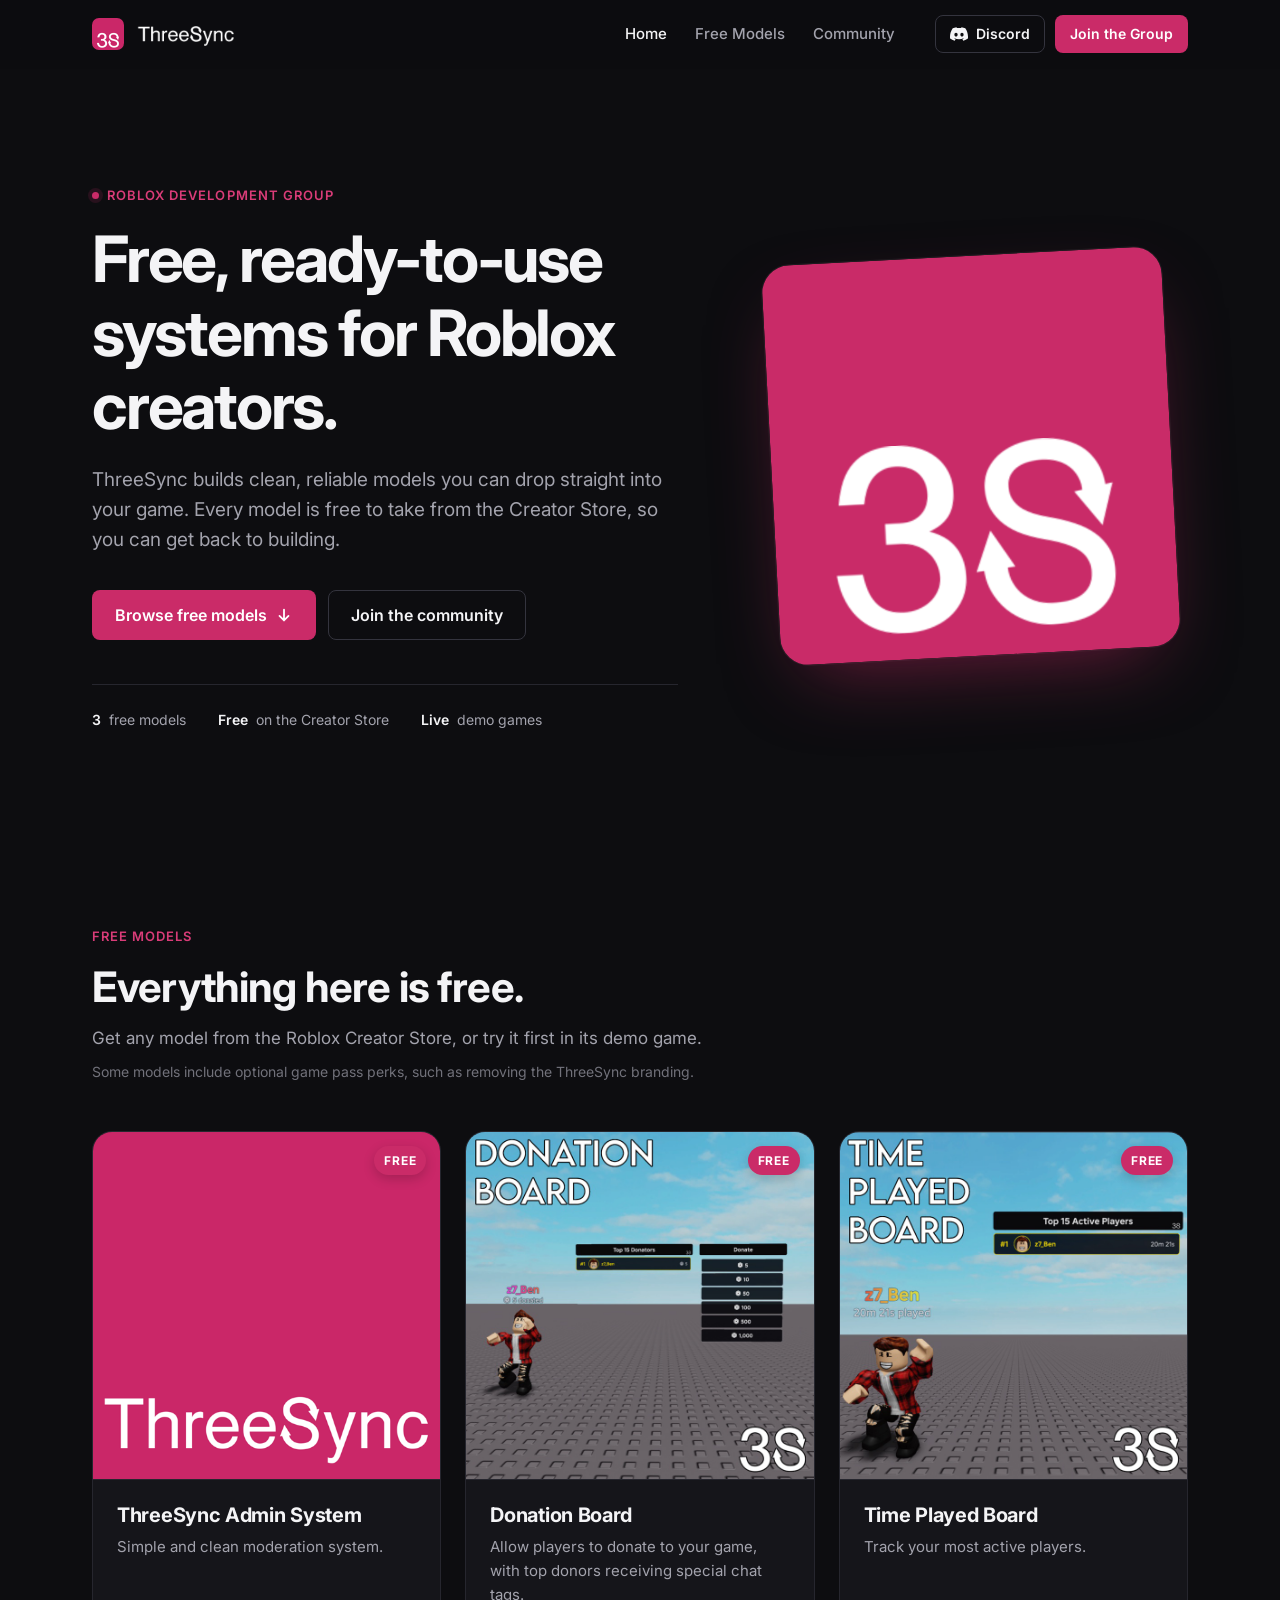
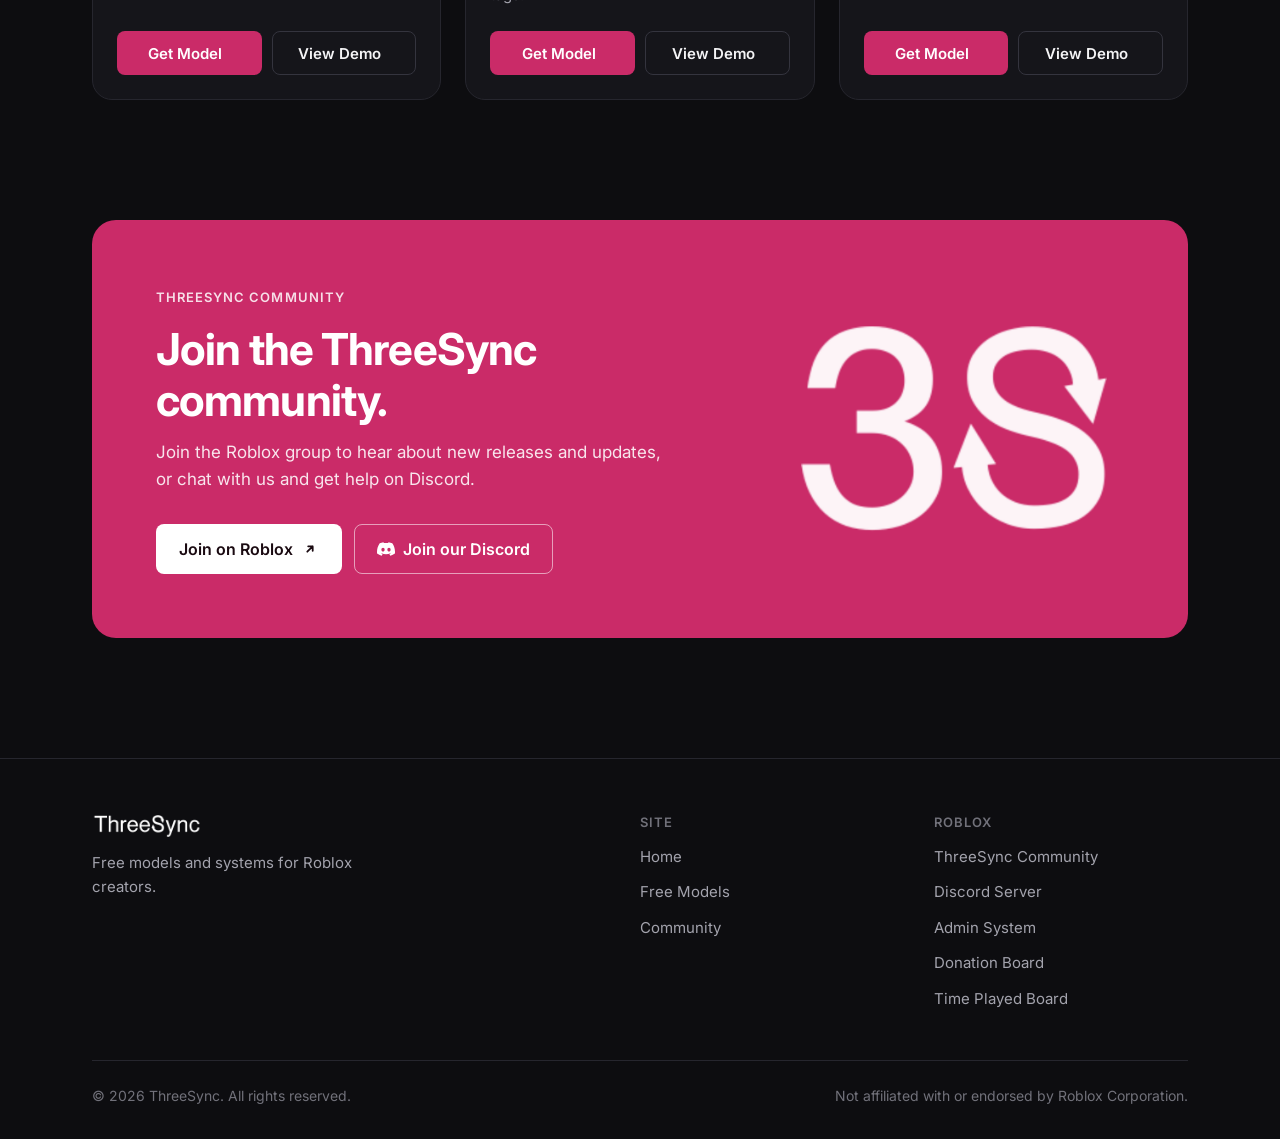
==== index.html @ 9230d573 "fix url" ====
<!doctype html>
<html lang="en">
<head>
  <meta charset="utf-8">
  <meta name="viewport" content="width=device-width, initial-scale=1">
  <title>ThreeSync</title>
  <meta name="description" content="ThreeSync is a Roblox development group building clean, free models and systems for creators. Get our admin system, donation board and time played board.">
  <meta name="theme-color" content="#0d0d10">

  <!-- Social previews (absolute URLs are required by most link scrapers) -->
  <meta property="og:type" content="website">
  <meta property="og:site_name" content="ThreeSync">
  <meta property="og:title" content="ThreeSync — Free Roblox Models &amp; Systems">
  <meta property="og:description" content="Clean, free Roblox models and systems from the ThreeSync development group.">
  <meta property="og:url" content="https://3sync.github.io/home/">
  <meta property="og:image" content="https://3sync.github.io/home/assets/brand/threesync-social-banner.png">
  <meta name="twitter:card" content="summary_large_image">

  <link rel="icon" type="image/png" href="assets/brand/favicon.png">
  <link rel="apple-touch-icon" href="assets/brand/apple-touch-icon.png">

  <link rel="preconnect" href="https://fonts.googleapis.com">
  <link rel="preconnect" href="https://fonts.gstatic.com" crossorigin>
  <link href="https://fonts.googleapis.com/css2?family=Inter:wght@400;500;600;700&display=swap" rel="stylesheet">
  <link rel="stylesheet" href="style.css">
  <script>document.documentElement.classList.add("js");</script>
</head>
<body>
  <a class="skip-link" href="#main">Skip to content</a>

  <header class="site-header" id="top">
    <nav class="nav container" aria-label="Main">
      <a class="brand" href="#top" aria-label="ThreeSync home">
        <img class="brand-icon" src="assets/brand/favicon.png" alt="" width="32" height="32">
        <img class="brand-wordmark" src="assets/brand/threesync-wordmark-white.png" alt="ThreeSync" width="110" height="22">
      </a>

      <button class="nav-toggle" type="button" aria-expanded="false" aria-controls="nav-menu" aria-label="Open menu">
        <span class="nav-toggle-bar"></span>
        <span class="nav-toggle-bar"></span>
      </button>

      <div class="nav-menu" id="nav-menu">
        <ul class="nav-links">
          <li><a href="#top">Home</a></li>
          <li><a href="#models">Free Models</a></li>
          <li><a href="#community">Community</a></li>
        </ul>
        <div class="nav-cta">
          <a class="btn btn-secondary btn-sm btn-discord" href="https://discord.gg/jBbWGXDCB" target="_blank" rel="noopener noreferrer">
            <svg class="btn-icon btn-icon--discord" viewBox="0 0 24 24" aria-hidden="true"><path fill="currentColor" d="M20.32 4.37a19.8 19.8 0 0 0-4.89-1.52.07.07 0 0 0-.08.04c-.21.38-.44.87-.6 1.25a18.3 18.3 0 0 0-5.5 0 12.6 12.6 0 0 0-.61-1.25.08.08 0 0 0-.08-.04 19.7 19.7 0 0 0-4.88 1.52.07.07 0 0 0-.04.03C.53 9.05-.32 13.58.1 18.06a.08.08 0 0 0 .03.05 19.9 19.9 0 0 0 5.99 3.03.08.08 0 0 0 .08-.03c.46-.63.87-1.3 1.23-2a.08.08 0 0 0-.04-.1 13.1 13.1 0 0 1-1.87-.9.08.08 0 0 1 0-.12l.37-.29a.07.07 0 0 1 .08-.01c3.93 1.79 8.18 1.79 12.07 0a.07.07 0 0 1 .08 0l.37.3a.08.08 0 0 1 0 .12c-.6.35-1.22.65-1.87.9a.08.08 0 0 0-.04.1c.36.7.77 1.37 1.22 2a.08.08 0 0 0 .08.03 19.8 19.8 0 0 0 6-3.03.08.08 0 0 0 .03-.05c.5-5.18-.84-9.67-3.55-13.66a.06.06 0 0 0-.03-.03ZM8.02 15.33c-1.18 0-2.16-1.08-2.16-2.42 0-1.33.96-2.42 2.16-2.42 1.21 0 2.18 1.1 2.16 2.42 0 1.34-.96 2.42-2.16 2.42Zm7.97 0c-1.18 0-2.15-1.08-2.15-2.42 0-1.33.95-2.42 2.15-2.42 1.21 0 2.18 1.1 2.16 2.42 0 1.34-.95 2.42-2.16 2.42Z"/></svg>
            <span class="nav-discord-label">Discord</span>
            <span class="visually-hidden">(opens in a new tab)</span>
          </a>
          <a class="btn btn-primary btn-sm" href="https://www.roblox.com/communities/83523333/ThreeSync#!/about" target="_blank" rel="noopener noreferrer">
            Join the Group
            <span class="visually-hidden">(opens in a new tab)</span>
          </a>
        </div>
      </div>
    </nav>
  </header>

  <main id="main">
    <!-- Hero -->
    <section class="hero container" aria-labelledby="hero-title">
      <div class="hero-copy">
        <p class="eyebrow"><span class="dot" aria-hidden="true"></span>Roblox development group</p>
        <h1 id="hero-title">Free, ready-to-use systems for Roblox creators.</h1>
        <p class="lead">
          ThreeSync builds clean, reliable models you can drop straight into your game.
          Every model is free to take from the Creator Store, so you can get back to building.
        </p>
        <div class="hero-actions">
          <a class="btn btn-primary btn-lg" href="#models">
            Browse free models
            <svg class="btn-icon" viewBox="0 0 20 20" aria-hidden="true"><path d="M10 4v12m0 0-5-5m5 5 5-5" fill="none" stroke="currentColor" stroke-width="2" stroke-linecap="round" stroke-linejoin="round"/></svg>
          </a>
          <a class="btn btn-ghost btn-lg" href="https://www.roblox.com/communities/83523333/ThreeSync#!/about" target="_blank" rel="noopener noreferrer">
            Join the community
            <span class="visually-hidden">(opens in a new tab)</span>
          </a>
        </div>
        <ul class="hero-facts" aria-label="At a glance">
          <li><strong>3</strong> free models</li>
          <li><strong>Free</strong> on the Creator Store</li>
          <li><strong>Live</strong> demo games</li>
        </ul>
      </div>

      <div class="hero-art" aria-hidden="true">
        <div class="hero-tile">
          <img src="assets/brand/threesync-icon.png" alt="" width="1024" height="1024">
        </div>
      </div>
    </section>

    <!-- Free models -->
    <section class="section" id="models" aria-labelledby="models-title">
      <div class="container">
        <header class="section-head reveal">
          <p class="eyebrow">Free Models</p>
          <h2 id="models-title">Everything here is free.</h2>
          <p class="section-sub">Get any model from the Roblox Creator Store, or try it first in its demo game.</p>
          <p class="section-note">Some models include optional game pass perks, such as removing the ThreeSync branding.</p>
        </header>

        <ul class="product-grid">
          <li class="product-card reveal">
            <div class="product-media">
              <img src="assets/products/admin-system.png" alt="ThreeSync Admin System cover image" width="512" height="512" loading="lazy">
            </div>
            <span class="badge-free">Free</span>
            <div class="product-body">
              <h3 class="product-title">ThreeSync Admin System</h3>
              <p class="product-desc">Simple and clean moderation system.</p>
              <div class="product-actions">
                <a class="btn btn-primary" href="https://create.roblox.com/store/asset/73814079384926/ThreeSync-Admin-Loader" target="_blank" rel="noopener noreferrer">
                  Get Model<span class="visually-hidden">: ThreeSync Admin System on the Roblox Creator Store (opens in a new tab)</span>
                </a>
                <a class="btn btn-secondary" href="https://www.roblox.com/games/102403847798419/" target="_blank" rel="noopener noreferrer">
                  View Demo<span class="visually-hidden">: ThreeSync Admin System demo game (opens in a new tab)</span>
                </a>
              </div>
            </div>
          </li>

          <li class="product-card reveal">
            <div class="product-media">
              <img src="assets/products/donation-board.jpg" alt="Donation Board cover image" width="768" height="768" loading="lazy">
            </div>
            <span class="badge-free">Free</span>
            <div class="product-body">
              <h3 class="product-title">Donation Board</h3>
              <p class="product-desc">Allow players to donate to your game, with top donors receiving special chat tags.</p>
              <div class="product-actions">
                <a class="btn btn-primary" href="https://create.roblox.com/store/asset/106541054539845/Donation-Board" target="_blank" rel="noopener noreferrer">
                  Get Model<span class="visually-hidden">: Donation Board on the Roblox Creator Store (opens in a new tab)</span>
                </a>
                <a class="btn btn-secondary" href="https://www.roblox.com/games/105436028786303/" target="_blank" rel="noopener noreferrer">
                  View Demo<span class="visually-hidden">: Donation Board demo game (opens in a new tab)</span>
                </a>
              </div>
            </div>
          </li>

          <li class="product-card reveal">
            <div class="product-media">
              <img src="assets/products/time-played-board.jpg" alt="Time Played Board cover image" width="768" height="768" loading="lazy">
            </div>
            <span class="badge-free">Free</span>
            <div class="product-body">
              <h3 class="product-title">Time Played Board</h3>
              <p class="product-desc">Track your most active players.</p>
              <div class="product-actions">
                <a class="btn btn-primary" href="https://create.roblox.com/store/asset/124940578297384/Time-Played-Board" target="_blank" rel="noopener noreferrer">
                  Get Model<span class="visually-hidden">: Time Played Board on the Roblox Creator Store (opens in a new tab)</span>
                </a>
                <a class="btn btn-secondary" href="https://www.roblox.com/games/100689144394629/Time-Played-Board" target="_blank" rel="noopener noreferrer">
                  View Demo<span class="visually-hidden">: Time Played Board demo game (opens in a new tab)</span>
                </a>
              </div>
            </div>
          </li>
        </ul>
      </div>
    </section>

    <!-- Community -->
    <section class="section section--tight" id="community" aria-labelledby="community-title">
      <div class="container">
        <div class="community reveal">
          <div class="community-copy">
            <p class="eyebrow eyebrow--light">ThreeSync Community</p>
            <h2 id="community-title">Join the ThreeSync community.</h2>
            <p>Join the Roblox group to hear about new releases and updates, or chat with us and get help on Discord.</p>
            <div class="community-actions">
            <a class="btn btn-light btn-lg" href="https://www.roblox.com/communities/83523333/ThreeSync#!/about" target="_blank" rel="noopener noreferrer">
              Join on Roblox
              <svg class="btn-icon" viewBox="0 0 20 20" aria-hidden="true"><path d="M7 13 13 7m0 0H8m5 0v5" fill="none" stroke="currentColor" stroke-width="2" stroke-linecap="round" stroke-linejoin="round"/></svg>
              <span class="visually-hidden">(opens in a new tab)</span>
            </a>
            <a class="btn btn-outline-light btn-lg" href="https://discord.gg/jBbWGXDCB" target="_blank" rel="noopener noreferrer">
              <svg class="btn-icon btn-icon--discord" viewBox="0 0 24 24" aria-hidden="true"><path fill="currentColor" d="M20.32 4.37a19.8 19.8 0 0 0-4.89-1.52.07.07 0 0 0-.08.04c-.21.38-.44.87-.6 1.25a18.3 18.3 0 0 0-5.5 0 12.6 12.6 0 0 0-.61-1.25.08.08 0 0 0-.08-.04 19.7 19.7 0 0 0-4.88 1.52.07.07 0 0 0-.04.03C.53 9.05-.32 13.58.1 18.06a.08.08 0 0 0 .03.05 19.9 19.9 0 0 0 5.99 3.03.08.08 0 0 0 .08-.03c.46-.63.87-1.3 1.23-2a.08.08 0 0 0-.04-.1 13.1 13.1 0 0 1-1.87-.9.08.08 0 0 1 0-.12l.37-.29a.07.07 0 0 1 .08-.01c3.93 1.79 8.18 1.79 12.07 0a.07.07 0 0 1 .08 0l.37.3a.08.08 0 0 1 0 .12c-.6.35-1.22.65-1.87.9a.08.08 0 0 0-.04.1c.36.7.77 1.37 1.22 2a.08.08 0 0 0 .08.03 19.8 19.8 0 0 0 6-3.03.08.08 0 0 0 .03-.05c.5-5.18-.84-9.67-3.55-13.66a.06.06 0 0 0-.03-.03ZM8.02 15.33c-1.18 0-2.16-1.08-2.16-2.42 0-1.33.96-2.42 2.16-2.42 1.21 0 2.18 1.1 2.16 2.42 0 1.34-.96 2.42-2.16 2.42Zm7.97 0c-1.18 0-2.15-1.08-2.15-2.42 0-1.33.95-2.42 2.15-2.42 1.21 0 2.18 1.1 2.16 2.42 0 1.34-.95 2.42-2.16 2.42Z"/></svg>
              Join our Discord
              <span class="visually-hidden">(opens in a new tab)</span>
            </a>
            </div>
          </div>
          <img class="community-mark" src="assets/brand/threesync-mark-white.png" alt="" width="800" height="500" loading="lazy">
        </div>
      </div>
    </section>
  </main>

  <footer class="site-footer">
    <div class="container footer-inner">
      <div class="footer-brand">
        <img src="assets/brand/threesync-wordmark-white.png" alt="ThreeSync" width="120" height="24" loading="lazy">
        <p>Free models and systems for Roblox creators.</p>
      </div>

      <nav class="footer-nav" aria-label="Footer">
        <h2 class="footer-heading">Site</h2>
        <ul>
          <li><a href="#top">Home</a></li>
          <li><a href="#models">Free Models</a></li>
          <li><a href="#community">Community</a></li>
        </ul>
      </nav>

      <nav class="footer-nav" aria-label="Roblox links">
        <h2 class="footer-heading">Roblox</h2>
        <ul>
          <li><a href="https://www.roblox.com/communities/83523333/" target="_blank" rel="noopener noreferrer">ThreeSync Community<span class="visually-hidden"> (opens in a new tab)</span></a></li>
          <li><a href="https://discord.gg/jBbWGXDCB" target="_blank" rel="noopener noreferrer">Discord Server<span class="visually-hidden"> (opens in a new tab)</span></a></li>
          <li><a href="https://create.roblox.com/store/asset/73814079384926/ThreeSync-Admin-Loader" target="_blank" rel="noopener noreferrer">Admin System<span class="visually-hidden"> (opens in a new tab)</span></a></li>
          <li><a href="https://create.roblox.com/store/asset/106541054539845/Donation-Board" target="_blank" rel="noopener noreferrer">Donation Board<span class="visually-hidden"> (opens in a new tab)</span></a></li>
          <li><a href="https://create.roblox.com/store/asset/124940578297384/Time-Played-Board" target="_blank" rel="noopener noreferrer">Time Played Board<span class="visually-hidden"> (opens in a new tab)</span></a></li>
        </ul>
      </nav>
    </div>

    <div class="container">
      <div class="footer-legal">
        <p>&copy; <span id="year">2026</span> ThreeSync. All rights reserved.</p>
        <p>Not affiliated with or endorsed by Roblox Corporation.</p>
      </div>
    </div>
  </footer>

  <script src="script.js" defer></script>
</body>
</html>
---- style.css ----
/* ==========================================================================
   ThreeSync — site styles
   ========================================================================== */

:root {
  --brand: #ca2b68;
  --brand-hover: #d93c78;
  --brand-soft: rgba(202, 43, 104, 0.14);

  --bg: #0d0d10;
  --surface: #15151a;
  --surface-2: #1c1c22;
  --border: #26262e;
  --border-strong: #34343e;

  --text: #f4f4f6;
  --text-muted: #a3a3ad;
  --text-faint: #71717a;

  --radius-sm: 8px;
  --radius: 12px;
  --radius-lg: 20px;

  --container: 1160px;
  --gutter: clamp(16px, 4vw, 32px);
  --header-h: 68px;

  --ease: cubic-bezier(0.2, 0.7, 0.2, 1);
  --font: "Inter", system-ui, -apple-system, "Segoe UI", Roboto, Helvetica, Arial, sans-serif;
}

/* ---------- Base ---------- */

*,
*::before,
*::after { box-sizing: border-box; }

html {
  scroll-behavior: smooth;
  scroll-padding-top: calc(var(--header-h) + 16px);
  -webkit-text-size-adjust: 100%;
}

body {
  margin: 0;
  background: var(--bg);
  color: var(--text);
  font-family: var(--font);
  font-size: 16px;
  line-height: 1.6;
  -webkit-font-smoothing: antialiased;
  -moz-osx-font-smoothing: grayscale;
  overflow-x: hidden;
}

img { display: block; max-width: 100%; height: auto; }

a { color: inherit; text-decoration: none; }

h1, h2, h3 { margin: 0; line-height: 1.15; letter-spacing: -0.02em; font-weight: 700; }

p { margin: 0; }

ul { margin: 0; padding: 0; list-style: none; }

:focus-visible {
  outline: 2px solid var(--brand-hover);
  outline-offset: 3px;
  border-radius: 6px;
}

.container {
  width: 100%;
  max-width: var(--container);
  margin-inline: auto;
  padding-inline: var(--gutter);
}

.visually-hidden {
  position: absolute !important;
  width: 1px; height: 1px;
  padding: 0; margin: -1px;
  overflow: hidden;
  clip: rect(0 0 0 0);
  white-space: nowrap;
  border: 0;
}

.skip-link {
  position: absolute;
  left: 16px; top: -100px;
  z-index: 100;
  padding: 10px 16px;
  background: var(--brand);
  color: #fff;
  border-radius: var(--radius-sm);
  font-weight: 600;
}
.skip-link:focus { top: 12px; }

/* ---------- Buttons ---------- */

.btn {
  display: inline-flex;
  align-items: center;
  justify-content: center;
  gap: 8px;
  min-height: 44px;
  padding: 0 18px;
  border: 1px solid transparent;
  border-radius: var(--radius-sm);
  font: inherit;
  font-size: 15px;
  font-weight: 600;
  line-height: 1;
  white-space: nowrap;
  cursor: pointer;
  transition: background-color 0.2s var(--ease), border-color 0.2s var(--ease),
              color 0.2s var(--ease), transform 0.2s var(--ease);
}
.btn:active { transform: translateY(1px); }

.btn-sm { min-height: 38px; padding: 0 14px; font-size: 14px; }
.btn-lg { min-height: 50px; padding: 0 22px; font-size: 16px; }

.btn-primary { background: var(--brand); color: #fff; }
.btn-primary:hover { background: var(--brand-hover); }

.btn-secondary { background: transparent; color: var(--text); border-color: var(--border-strong); }
.btn-secondary:hover { border-color: var(--text-faint); background: var(--surface-2); }

.btn-ghost { background: transparent; color: var(--text); border-color: var(--border-strong); }
.btn-ghost:hover { background: var(--surface); border-color: var(--text-faint); }

.btn-light { background: #fff; color: #1a0a11; }
.btn-light:hover { background: #f6e9ef; }

.btn-outline-light { background: transparent; color: #fff; border-color: rgba(255, 255, 255, 0.55); }
.btn-outline-light:hover { background: rgba(255, 255, 255, 0.12); border-color: #fff; }

.btn-icon { width: 18px; height: 18px; flex: none; transition: transform 0.2s var(--ease); }
.btn:hover .btn-icon { transform: translateY(2px); }
.btn-light:hover .btn-icon { transform: translate(2px, -2px); }
.btn:hover .btn-icon--discord { transform: none; }

/* ---------- Header / navigation ---------- */

.site-header {
  position: sticky;
  top: 0;
  z-index: 50;
  background: rgba(13, 13, 16, 0.78);
  -webkit-backdrop-filter: saturate(140%) blur(12px);
  backdrop-filter: saturate(140%) blur(12px);
  border-bottom: 1px solid transparent;
  transition: border-color 0.2s var(--ease);
}
.site-header.is-scrolled { border-bottom-color: var(--border); }

.nav {
  display: flex;
  align-items: center;
  justify-content: space-between;
  height: var(--header-h);
}

.brand { display: inline-flex; align-items: center; gap: 12px; }
.brand-icon { width: 32px; height: 32px; border-radius: 7px; }
/* The wordmark image includes the "y" descender below the baseline, so its
   capitals sit ~10% above the image's centre. Nudge it down so the capitals
   line up optically with the icon. */
.brand-wordmark { width: auto; height: 20px; transform: translateY(10%); }

.nav-menu { display: flex; align-items: center; gap: 28px; }
.nav-cta { display: flex; align-items: center; gap: 10px; }
.btn-discord .btn-icon { width: 18px; height: 18px; }
.nav-links { display: flex; gap: 4px; }
.nav-links a {
  display: block;
  padding: 8px 12px;
  border-radius: var(--radius-sm);
  color: var(--text-muted);
  font-size: 15px;
  font-weight: 500;
  transition: color 0.2s var(--ease), background-color 0.2s var(--ease);
}
.nav-links a:hover { color: var(--text); background: var(--surface); }
.nav-links a[aria-current="true"] { color: var(--text); }

.nav-toggle {
  display: none;
  position: relative;
  width: 44px; height: 44px;
  margin-right: -10px;
  background: none;
  border: 0;
  border-radius: var(--radius-sm);
  color: var(--text);
  cursor: pointer;
}
.nav-toggle-bar {
  position: absolute;
  left: 12px; right: 12px;
  height: 2px;
  background: currentColor;
  border-radius: 2px;
  transition: transform 0.25s var(--ease);
}
.nav-toggle-bar:first-child { top: 17px; }
.nav-toggle-bar:last-child  { top: 25px; }
.nav-toggle[aria-expanded="true"] .nav-toggle-bar:first-child { transform: translateY(4px) rotate(45deg); }
.nav-toggle[aria-expanded="true"] .nav-toggle-bar:last-child  { transform: translateY(-4px) rotate(-45deg); }

/* ---------- Shared section bits ---------- */

.eyebrow {
  display: inline-flex;
  align-items: center;
  gap: 8px;
  margin-bottom: 16px;
  color: var(--brand-hover);
  font-size: 13px;
  font-weight: 600;
  letter-spacing: 0.08em;
  text-transform: uppercase;
}
.eyebrow--light { color: rgba(255, 255, 255, 0.85); }

.dot {
  width: 7px; height: 7px;
  border-radius: 50%;
  background: var(--brand);
  box-shadow: 0 0 0 4px var(--brand-soft);
}

.section { padding-block: clamp(72px, 10vw, 120px); }
.section--tight { padding-top: 0; }

.section-head { max-width: 620px; margin-bottom: 48px; }
.section-head h2 { font-size: clamp(30px, 4vw, 42px); }
.section-sub { margin-top: 14px; color: var(--text-muted); font-size: 17px; }
.section-note { margin-top: 8px; color: var(--text-faint); font-size: 14px; }

/* ---------- Hero ---------- */

.hero {
  display: grid;
  grid-template-columns: minmax(0, 1.15fr) minmax(0, 0.85fr);
  align-items: center;
  gap: clamp(40px, 6vw, 80px);
  padding-block: clamp(56px, 9vw, 112px) clamp(48px, 6vw, 72px);
}

.hero h1 {
  max-width: 14ch;
  font-size: clamp(40px, 6vw, 64px);
  letter-spacing: -0.035em;
}

.lead {
  max-width: 52ch;
  margin-top: 22px;
  color: var(--text-muted);
  font-size: clamp(17px, 1.6vw, 19px);
}

.hero-actions { display: flex; flex-wrap: wrap; gap: 12px; margin-top: 34px; }

.hero-facts {
  display: flex;
  flex-wrap: wrap;
  gap: 10px 32px;
  margin-top: 44px;
  padding-top: 24px;
  border-top: 1px solid var(--border);
  color: var(--text-muted);
  font-size: 14px;
}
.hero-facts strong { color: var(--text); font-weight: 600; margin-right: 4px; }

.hero-art { display: flex; justify-content: center; }

.hero-tile {
  position: relative;
  width: min(100%, 400px);
  aspect-ratio: 1;
  border-radius: 28px;
  overflow: hidden;
  box-shadow: 0 30px 80px -30px rgba(202, 43, 104, 0.55), 0 0 0 1px rgba(255, 255, 255, 0.06);
  transform: rotate(-3deg);
  transition: transform 0.6s var(--ease);
}
.hero-tile:hover { transform: rotate(0deg) scale(1.01); }
.hero-tile img { width: 100%; height: 100%; object-fit: cover; }

/* ---------- Product cards ---------- */

.product-grid {
  display: grid;
  grid-template-columns: repeat(3, minmax(0, 1fr));
  gap: 24px;
}

.product-card {
  position: relative;
  display: flex;
  flex-direction: column;
  background: var(--surface);
  border: 1px solid var(--border);
  border-radius: var(--radius-lg);
  overflow: hidden;
  transition: border-color 0.25s var(--ease), transform 0.25s var(--ease), box-shadow 0.25s var(--ease);
}
.product-card:hover {
  border-color: var(--border-strong);
  transform: translateY(-4px);
  box-shadow: 0 20px 40px -24px rgba(0, 0, 0, 0.8);
}

.product-media {
  position: relative;
  aspect-ratio: 1;
  background: #fff;
  overflow: hidden;
}
.product-media img {
  width: 100%; height: 100%;
  object-fit: cover;
  transition: transform 0.5s var(--ease);
}
.product-card:hover .product-media > img { transform: scale(1.03); }

.badge-free {
  position: absolute;
  top: 14px; right: 14px;
  padding: 5px 10px;
  border-radius: 999px;
  background: var(--brand);
  color: #fff;
  font-size: 12px;
  font-weight: 700;
  letter-spacing: 0.06em;
  text-transform: uppercase;
  box-shadow: 0 4px 12px rgba(0, 0, 0, 0.18);
}

.product-body {
  display: flex;
  flex-direction: column;
  flex: 1;
  padding: 24px;
  border-top: 1px solid var(--border);
}
.product-title { font-size: 20px; letter-spacing: -0.015em; }
.product-desc { margin-top: 8px; color: var(--text-muted); font-size: 15px; }

.product-actions {
  display: grid;
  grid-template-columns: 1fr 1fr;
  gap: 10px;
  margin-top: auto;
  padding-top: 24px;
}

/* ---------- Community CTA ---------- */

.community {
  position: relative;
  display: grid;
  grid-template-columns: minmax(0, 1fr) auto;
  align-items: center;
  gap: 40px;
  padding: clamp(36px, 6vw, 64px);
  background: var(--brand);
  border-radius: 24px;
  overflow: hidden;
}
.community-copy { position: relative; z-index: 1; max-width: 520px; }
.community h2 { font-size: clamp(30px, 4vw, 44px); color: #fff; }
.community-actions { display: flex; flex-wrap: wrap; gap: 12px; }
.community p:not(.eyebrow) { margin: 14px 0 30px; color: rgba(255, 255, 255, 0.88); font-size: 17px; }
.community-mark { width: clamp(220px, 28vw, 340px); opacity: 0.95; }

/* ---------- Footer ---------- */

.site-footer { border-top: 1px solid var(--border); padding-top: 56px; }

.footer-inner {
  display: grid;
  grid-template-columns: 2fr 1fr 1fr;
  gap: 40px;
  padding-bottom: 48px;
}
.footer-brand img { height: 22px; width: auto; }
.footer-brand p { margin-top: 14px; max-width: 34ch; color: var(--text-muted); font-size: 15px; }

.footer-heading {
  margin-bottom: 14px;
  color: var(--text-faint);
  font-size: 13px;
  font-weight: 600;
  letter-spacing: 0.08em;
  text-transform: uppercase;
}
.footer-nav li + li { margin-top: 10px; }
.footer-nav a { color: var(--text-muted); font-size: 15px; transition: color 0.2s var(--ease); }
.footer-nav a:hover { color: var(--text); }

.footer-legal {
  display: flex;
  flex-wrap: wrap;
  justify-content: space-between;
  gap: 8px 24px;
  padding-block: 24px 32px;
  border-top: 1px solid var(--border);
  color: var(--text-faint);
  font-size: 14px;
}

/* ---------- Scroll reveal (enabled by script.js) ---------- */

.js .reveal {
  opacity: 0;
  transform: translateY(16px);
  transition: opacity 0.6s var(--ease), transform 0.6s var(--ease);
}
.js .reveal.is-visible { opacity: 1; transform: none; }
.js .product-card.reveal {
  transition: opacity 0.6s var(--ease), transform 0.6s var(--ease),
              border-color 0.25s var(--ease), box-shadow 0.25s var(--ease);
}
.js .product-card.reveal.is-visible:hover { transform: translateY(-4px); }

/* ---------- Responsive ---------- */

@media (max-width: 960px) {
  .product-grid { grid-template-columns: repeat(2, minmax(0, 1fr)); }
  .hero-tile { width: min(100%, 320px); }
}

@media (max-width: 780px) {
  .nav-toggle { display: block; }

  .nav-menu {
    position: absolute;
    top: var(--header-h);
    left: 0; right: 0;
    flex-direction: column;
    align-items: stretch;
    gap: 16px;
    padding: 12px var(--gutter) 24px;
    background: var(--bg);
    border-bottom: 1px solid var(--border);
    opacity: 0;
    visibility: hidden;
    transform: translateY(-8px);
    transition: opacity 0.2s var(--ease), transform 0.2s var(--ease), visibility 0.2s;
  }
  .nav-menu.is-open { opacity: 1; visibility: visible; transform: none; }
  .site-header:has(.nav-menu.is-open) { border-bottom-color: var(--border); }

  .nav-links { flex-direction: column; }
  .nav-links a { padding: 12px; font-size: 16px; }
  .nav-cta { flex-direction: column; align-items: stretch; }
  .nav-menu .btn { min-height: 46px; }

  .hero { grid-template-columns: 1fr; }
  .hero-art { order: -1; justify-content: flex-start; }
  .hero-tile { width: 112px; border-radius: 20px; transform: none; }

  .community { grid-template-columns: 1fr; }
  .community-mark {
    position: absolute;
    right: -40px; bottom: -30px;
    width: 220px;
    opacity: 0.14;
  }

  .footer-inner { grid-template-columns: 1fr 1fr; }
  .footer-brand { grid-column: 1 / -1; }
}

@media (max-width: 600px) {
  .product-grid { grid-template-columns: 1fr; }
  .hero-actions .btn { flex: 1 1 100%; }
  .hero-facts { gap: 10px 20px; margin-top: 36px; }
  .community-actions .btn { flex: 1 1 100%; }
  .footer-legal { flex-direction: column; }
}

@media (prefers-reduced-motion: reduce) {
  html { scroll-behavior: auto; }
  *, *::before, *::after {
    transition-duration: 0.01ms !important;
    animation-duration: 0.01ms !important;
  }
  .js .reveal { opacity: 1; transform: none; }
}
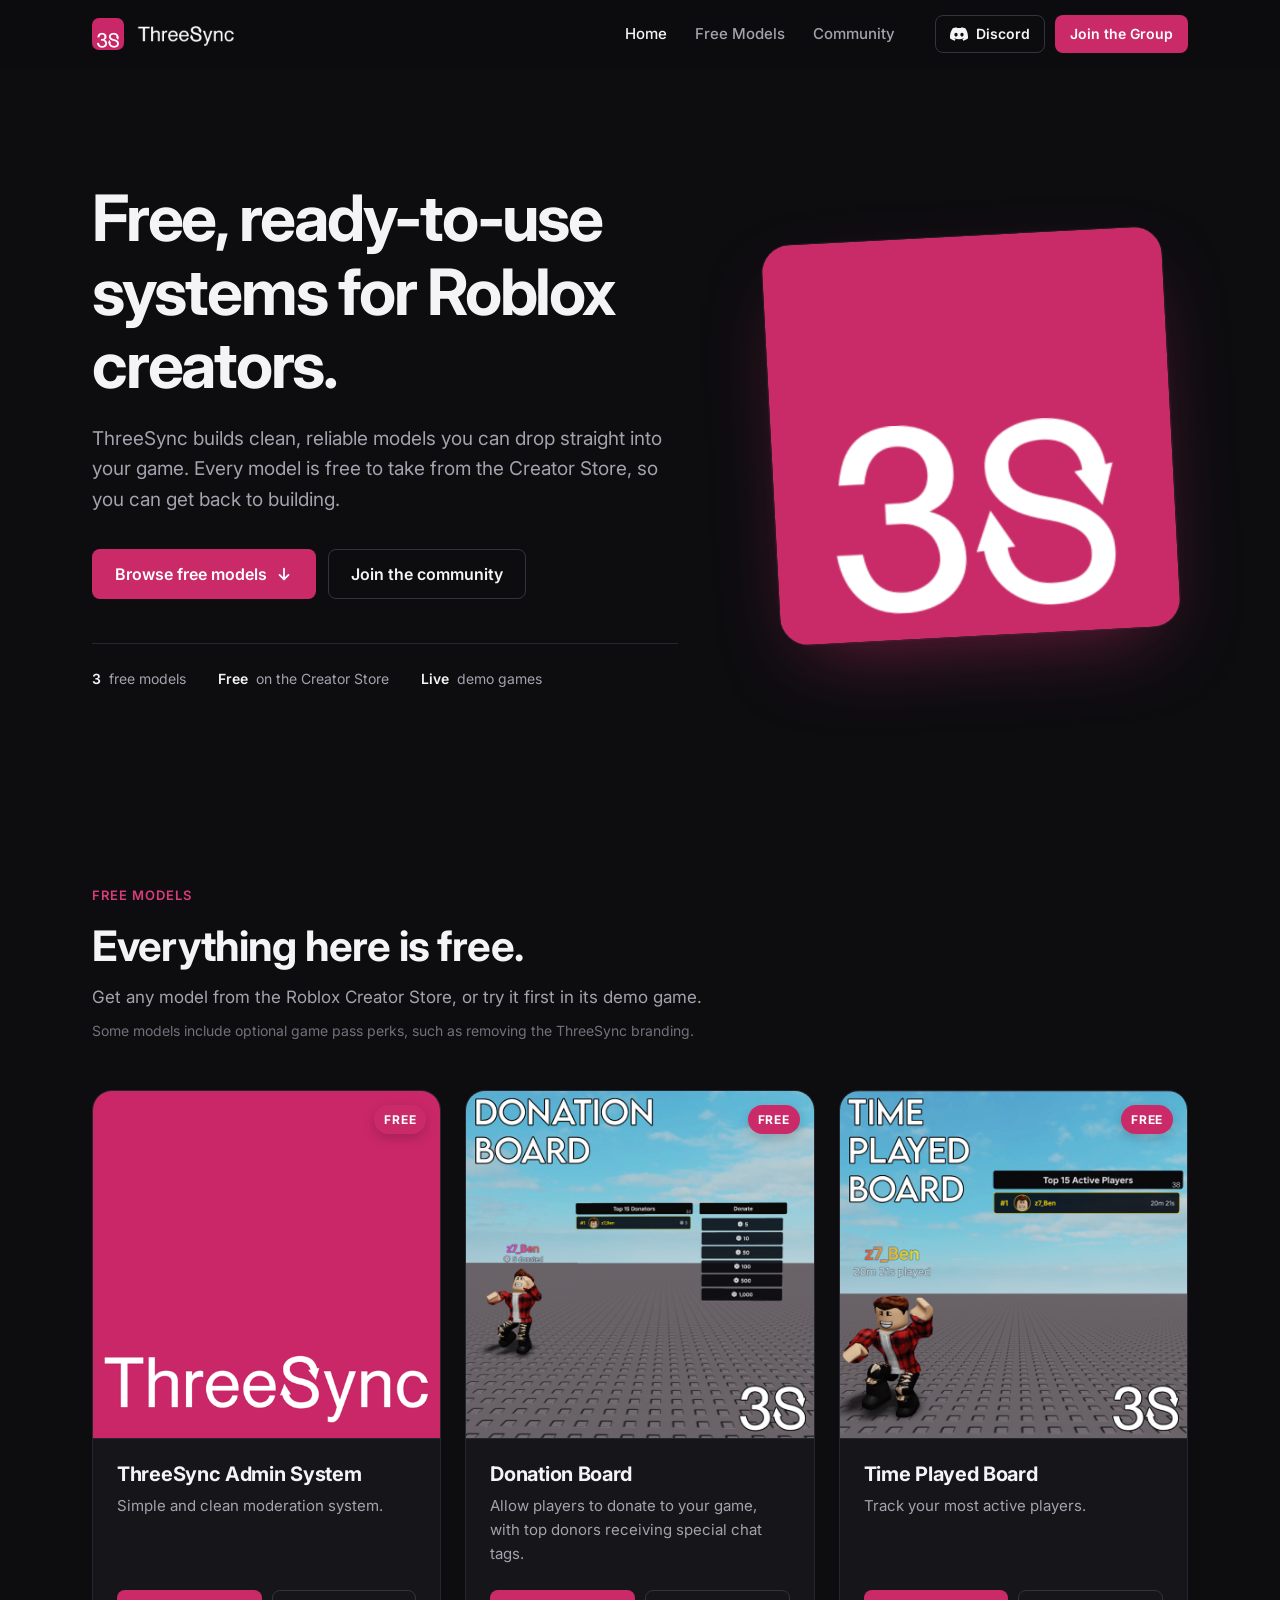
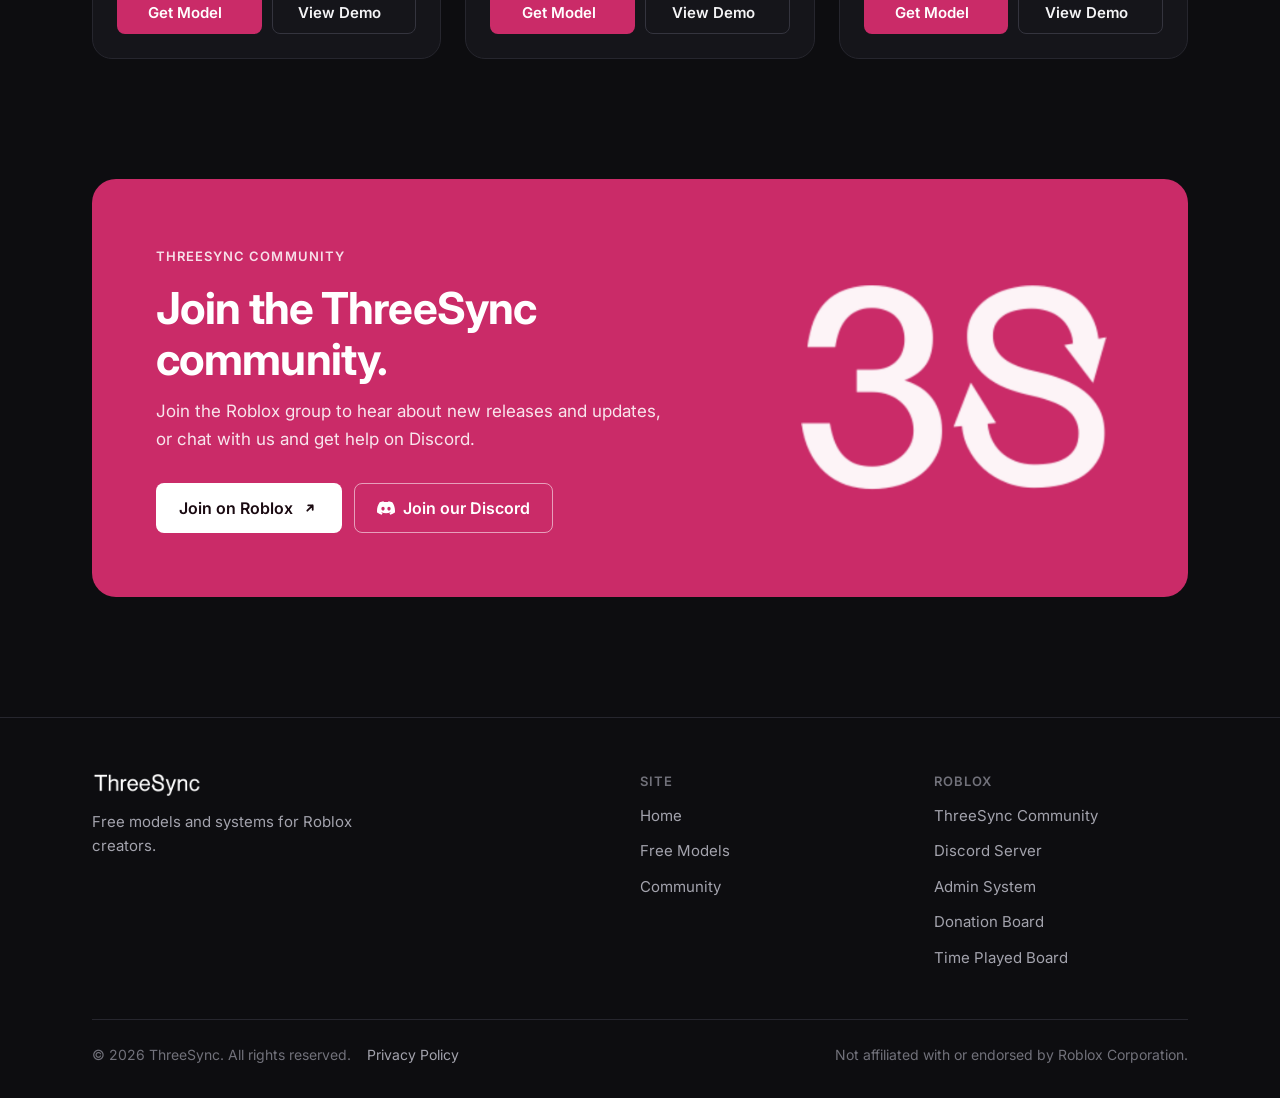
==== commit b4d3a3af: "privacy" ====
--- a/index.html
+++ b/index.html
@@ -65,7 +65,6 @@
     <!-- Hero -->
     <section class="hero container" aria-labelledby="hero-title">
       <div class="hero-copy">
-        <p class="eyebrow"><span class="dot" aria-hidden="true"></span>Roblox development group</p>
         <h1 id="hero-title">Free, ready-to-use systems for Roblox creators.</h1>
         <p class="lead">
           ThreeSync builds clean, reliable models you can drop straight into your game.
@@ -76,9 +75,8 @@
             Browse free models
             <svg class="btn-icon" viewBox="0 0 20 20" aria-hidden="true"><path d="M10 4v12m0 0-5-5m5 5 5-5" fill="none" stroke="currentColor" stroke-width="2" stroke-linecap="round" stroke-linejoin="round"/></svg>
           </a>
-          <a class="btn btn-ghost btn-lg" href="https://www.roblox.com/communities/83523333/ThreeSync#!/about" target="_blank" rel="noopener noreferrer">
+          <a class="btn btn-ghost btn-lg" href="#community">
             Join the community
-            <span class="visually-hidden">(opens in a new tab)</span>
           </a>
         </div>
         <ul class="hero-facts" aria-label="At a glance">
@@ -223,7 +221,7 @@
 
     <div class="container">
       <div class="footer-legal">
-        <p>&copy; <span id="year">2026</span> ThreeSync. All rights reserved.</p>
+        <p>&copy; <span id="year">2026</span> ThreeSync. All rights reserved. <a href="privacy.html">Privacy Policy</a></p>
         <p>Not affiliated with or endorsed by Roblox Corporation.</p>
       </div>
     </div>
--- a/style.css
+++ b/style.css
@@ -226,13 +226,6 @@
 }
 .eyebrow--light { color: rgba(255, 255, 255, 0.85); }
 
-.dot {
-  width: 7px; height: 7px;
-  border-radius: 50%;
-  background: var(--brand);
-  box-shadow: 0 0 0 4px var(--brand-soft);
-}
-
 .section { padding-block: clamp(72px, 10vw, 120px); }
 .section--tight { padding-top: 0; }
 
@@ -416,6 +409,42 @@
   color: var(--text-faint);
   font-size: 14px;
 }
+
+/* ---------- Legal pages ---------- */
+
+.legal { max-width: 760px; padding-block: clamp(48px, 8vw, 96px); }
+.legal-head h1 { font-size: clamp(36px, 5vw, 52px); letter-spacing: -0.03em; }
+.legal-meta { margin-top: 12px; color: var(--text-faint); font-size: 14px; }
+
+.legal-summary {
+  margin: 40px 0 8px;
+  padding: 24px;
+  background: var(--surface);
+  border: 1px solid var(--border);
+  border-left: 3px solid var(--brand);
+  border-radius: var(--radius);
+}
+.legal-summary h2 { margin-bottom: 8px; font-size: 18px; }
+
+.legal section { margin-top: 44px; }
+.legal section h2 { margin-bottom: 14px; font-size: 22px; }
+.legal p, .legal li { color: var(--text-muted); }
+.legal p + p, .legal p + ul, .legal ul + p { margin-top: 14px; }
+.legal ul { padding-left: 20px; list-style: disc; }
+.legal li + li { margin-top: 10px; }
+.legal li::marker { color: var(--brand); }
+.legal strong { color: var(--text); font-weight: 600; }
+.legal p a, .legal li a {
+  color: var(--text);
+  text-decoration: underline;
+  text-decoration-color: var(--brand);
+  text-underline-offset: 3px;
+  transition: color 0.2s var(--ease);
+}
+.legal p a:hover, .legal li a:hover { color: var(--brand-hover); }
+
+.footer-legal a { color: var(--text-muted); margin-left: 12px; transition: color 0.2s var(--ease); }
+.footer-legal a:hover { color: var(--text); }
 
 /* ---------- Scroll reveal (enabled by script.js) ---------- */
 
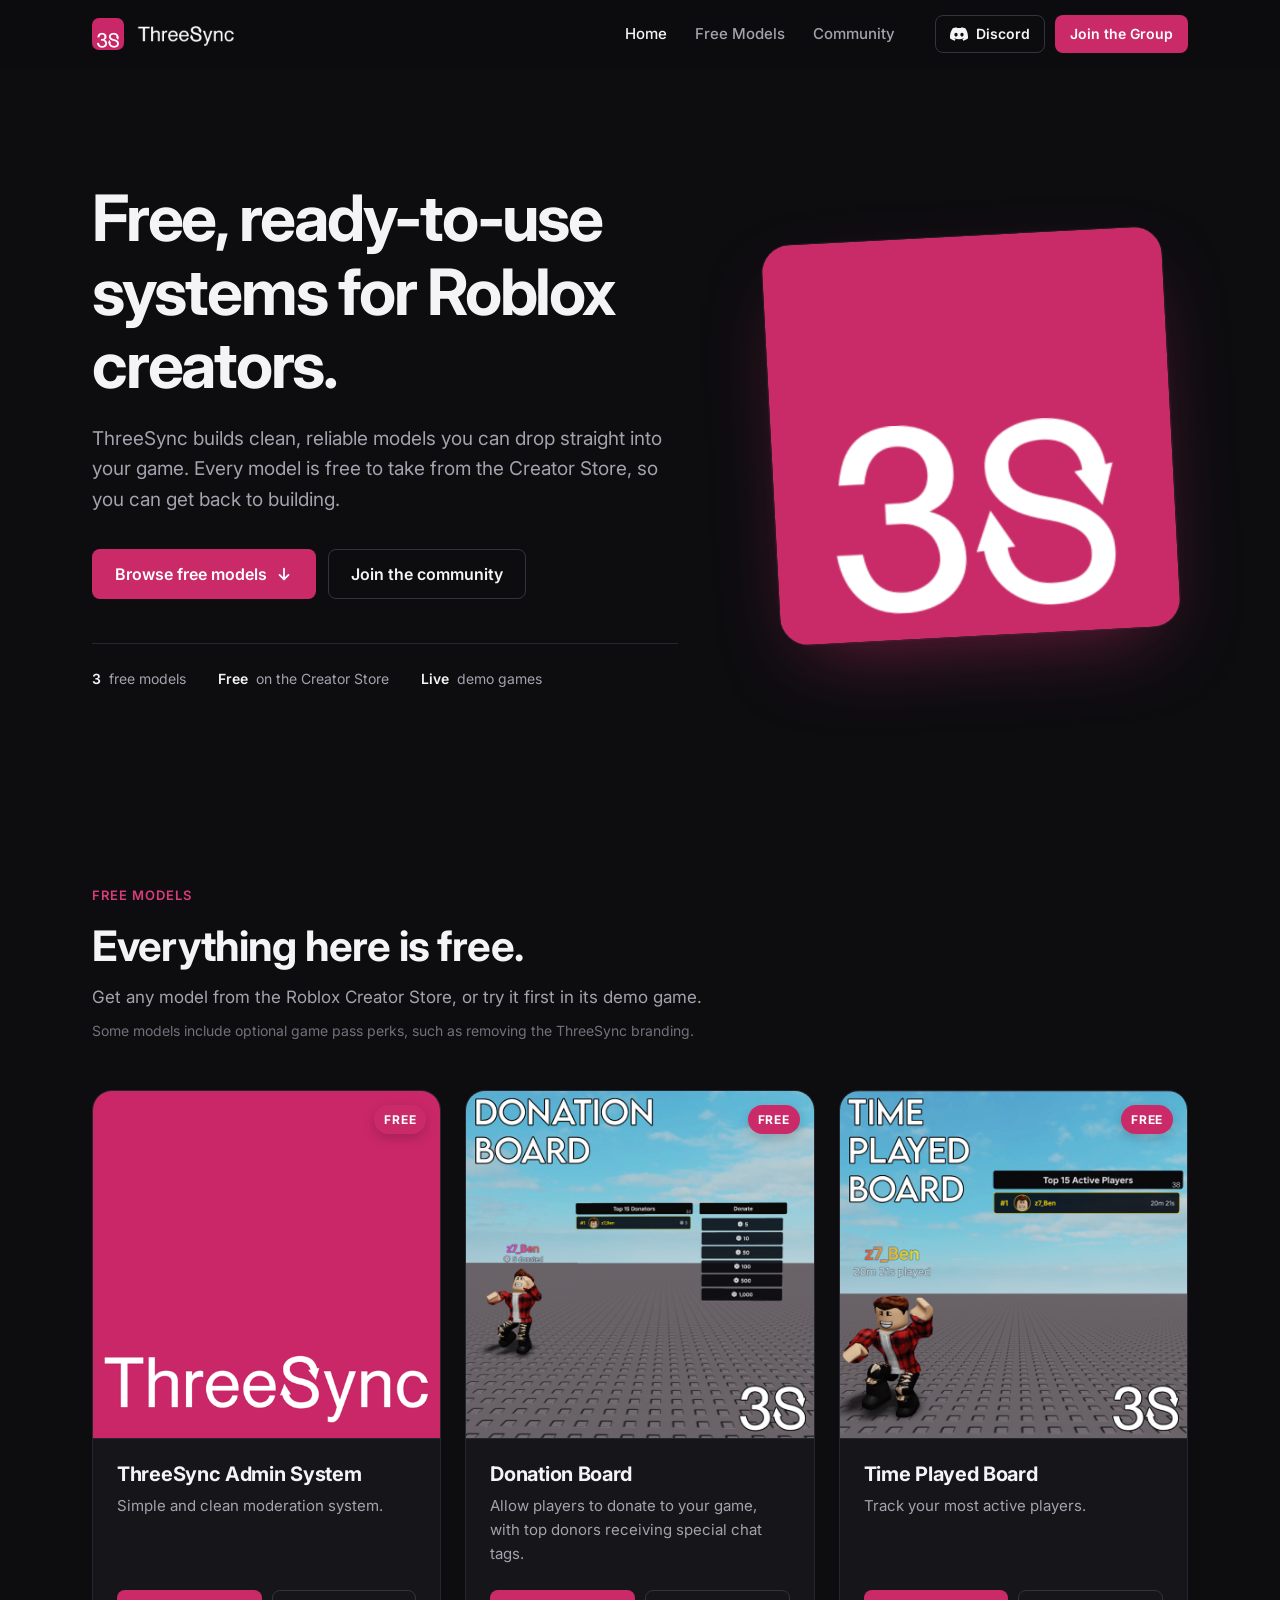
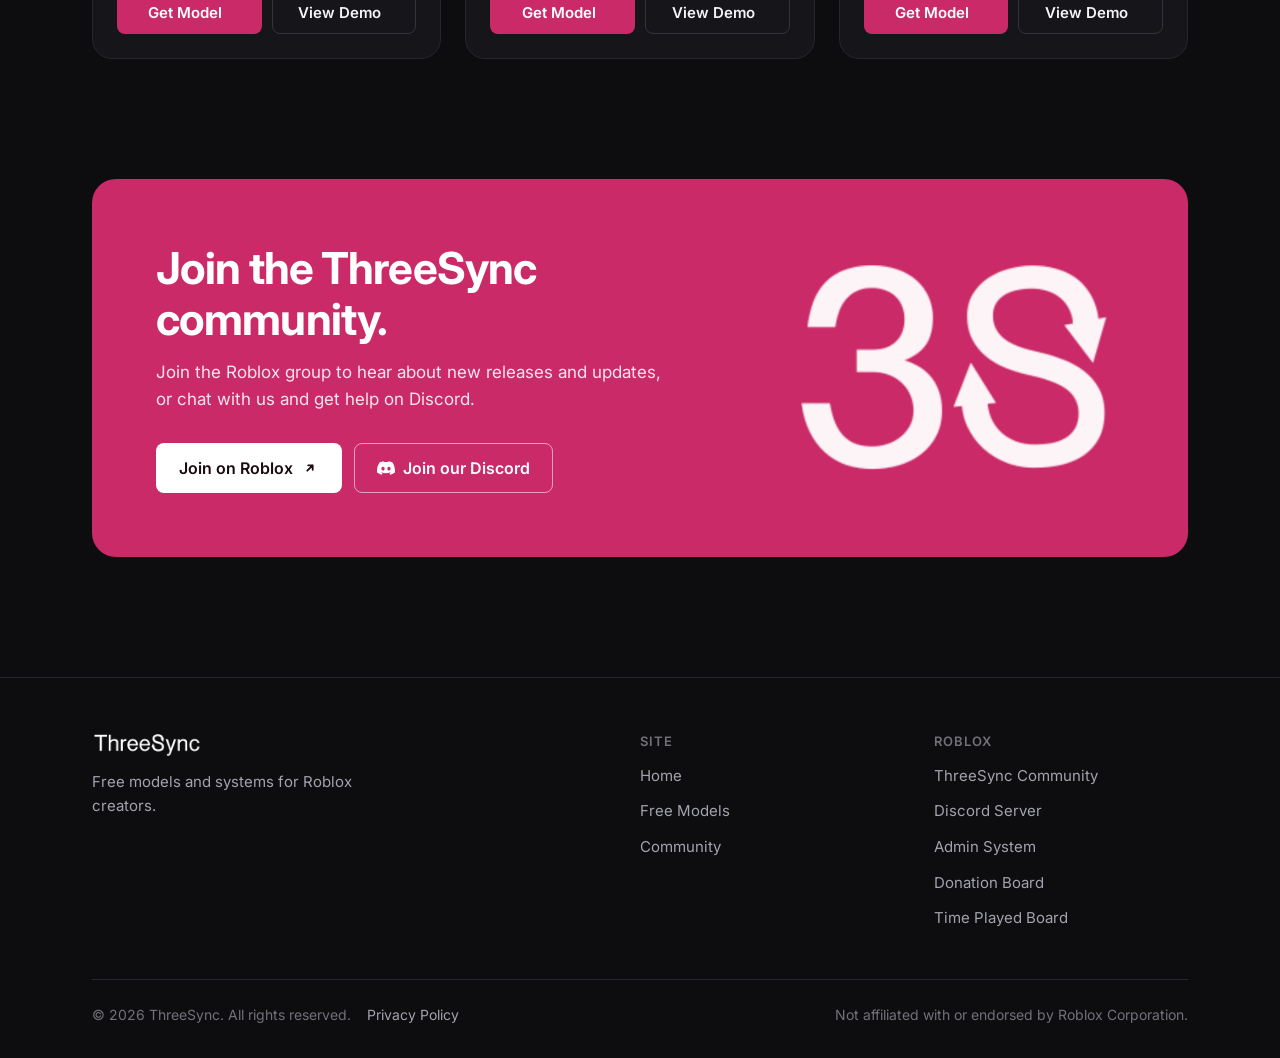
==== commit c45ccba1: "ffixes" ====
--- a/index.html
+++ b/index.html
@@ -22,13 +22,13 @@
   <link rel="preconnect" href="https://fonts.googleapis.com">
   <link rel="preconnect" href="https://fonts.gstatic.com" crossorigin>
   <link href="https://fonts.googleapis.com/css2?family=Inter:wght@400;500;600;700&display=swap" rel="stylesheet">
-  <link rel="stylesheet" href="style.css">
+  <link rel="stylesheet" href="style.css?v=3">
   <script>document.documentElement.classList.add("js");</script>
 </head>
-<body>
+<body id="top">
   <a class="skip-link" href="#main">Skip to content</a>
 
-  <header class="site-header" id="top">
+  <header class="site-header">
     <nav class="nav container" aria-label="Main">
       <a class="brand" href="#top" aria-label="ThreeSync home">
         <img class="brand-icon" src="assets/brand/favicon.png" alt="" width="32" height="32">
@@ -169,7 +169,6 @@
       <div class="container">
         <div class="community reveal">
           <div class="community-copy">
-            <p class="eyebrow eyebrow--light">ThreeSync Community</p>
             <h2 id="community-title">Join the ThreeSync community.</h2>
             <p>Join the Roblox group to hear about new releases and updates, or chat with us and get help on Discord.</p>
             <div class="community-actions">
@@ -227,6 +226,6 @@
     </div>
   </footer>
 
-  <script src="script.js" defer></script>
+  <script src="script.js?v=3" defer></script>
 </body>
 </html>
--- a/style.css
+++ b/style.css
@@ -224,7 +224,6 @@
   letter-spacing: 0.08em;
   text-transform: uppercase;
 }
-.eyebrow--light { color: rgba(255, 255, 255, 0.85); }
 
 .section { padding-block: clamp(72px, 10vw, 120px); }
 .section--tight { padding-top: 0; }
@@ -371,7 +370,7 @@
 .community-copy { position: relative; z-index: 1; max-width: 520px; }
 .community h2 { font-size: clamp(30px, 4vw, 44px); color: #fff; }
 .community-actions { display: flex; flex-wrap: wrap; gap: 12px; }
-.community p:not(.eyebrow) { margin: 14px 0 30px; color: rgba(255, 255, 255, 0.88); font-size: 17px; }
+.community p { margin: 14px 0 30px; color: rgba(255, 255, 255, 0.88); font-size: 17px; }
 .community-mark { width: clamp(220px, 28vw, 340px); opacity: 0.95; }
 
 /* ---------- Footer ---------- */
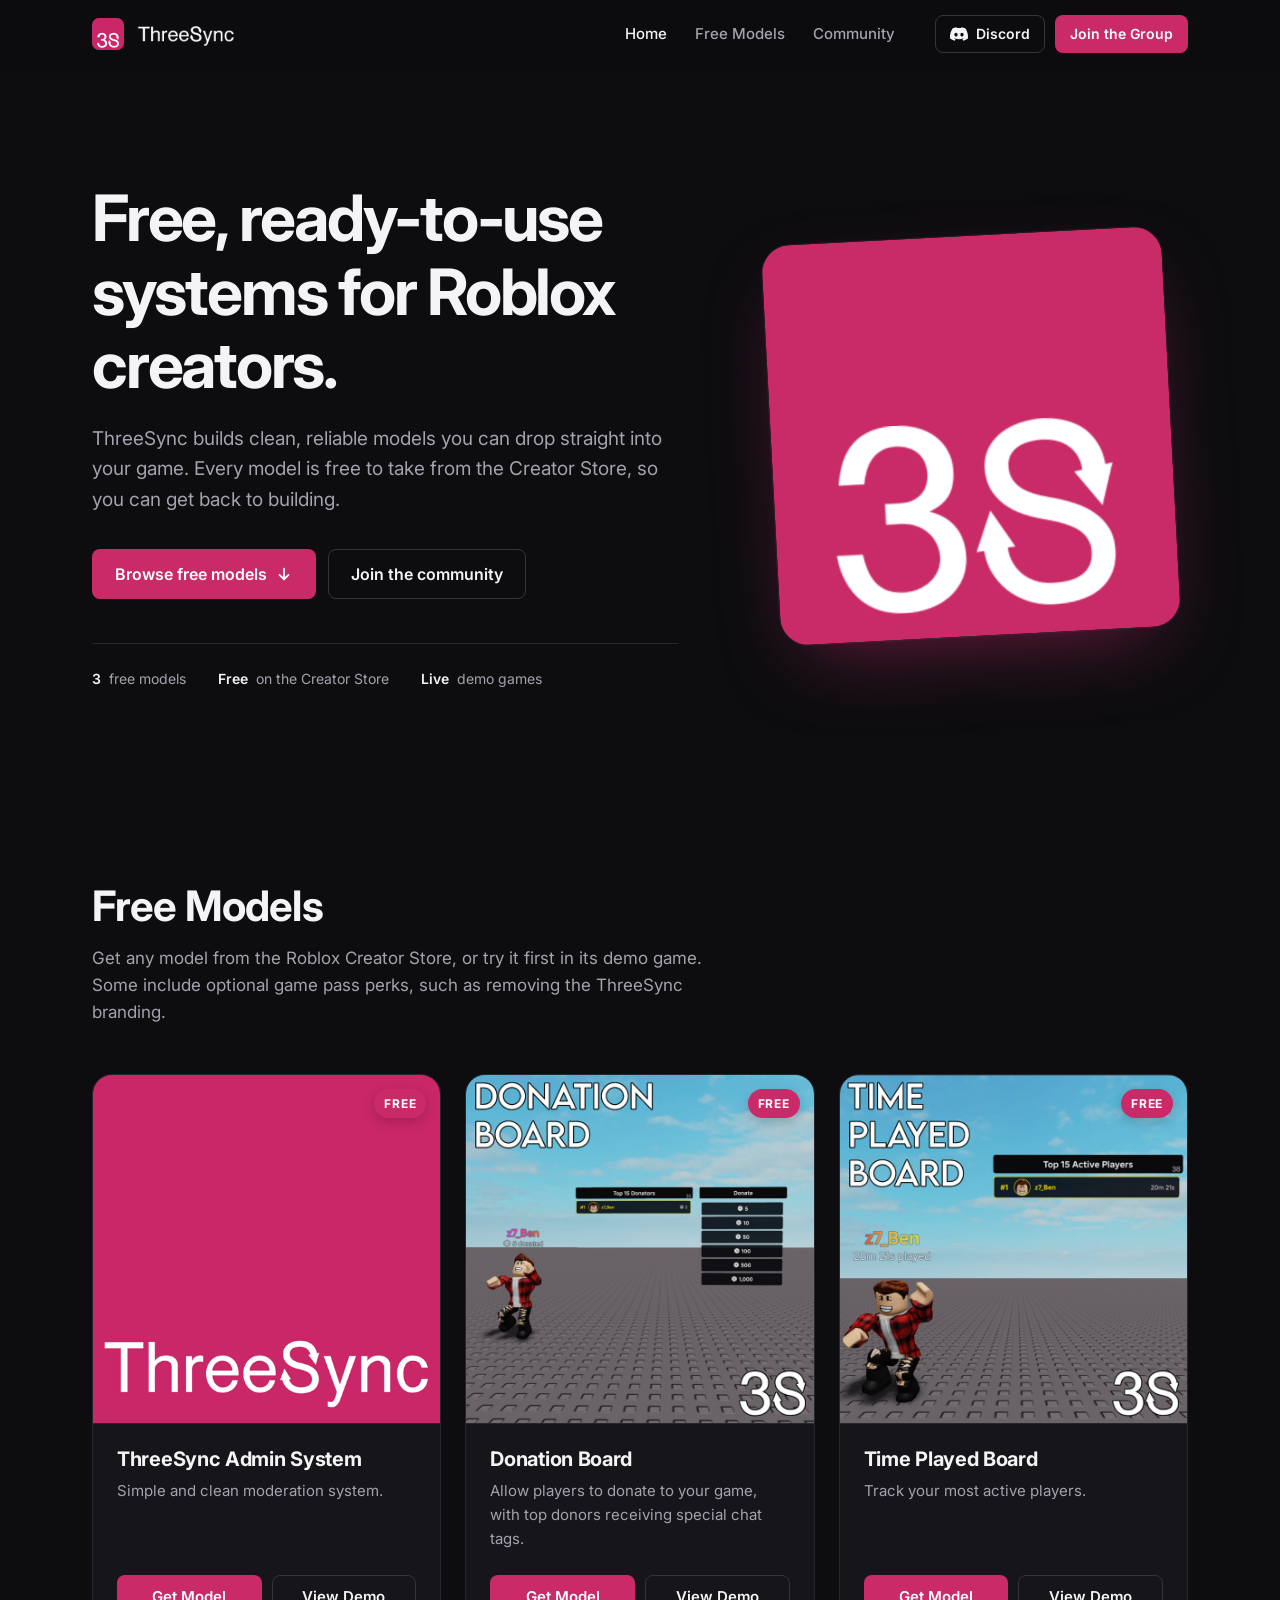
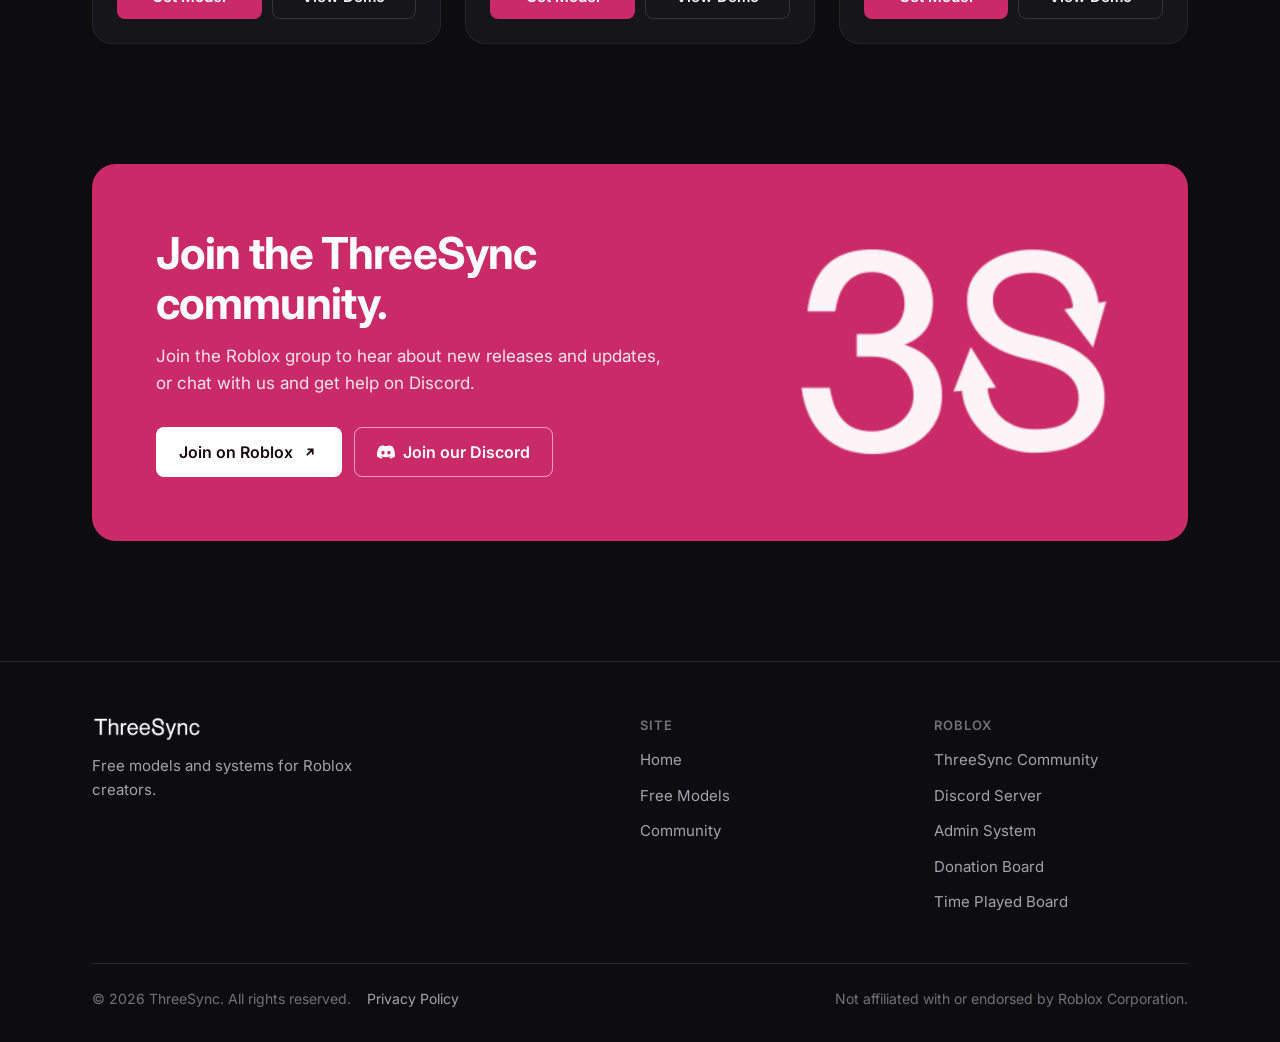
==== commit f6dc0211: "simplification" ====
--- a/index.html
+++ b/index.html
@@ -22,7 +22,7 @@
   <link rel="preconnect" href="https://fonts.googleapis.com">
   <link rel="preconnect" href="https://fonts.gstatic.com" crossorigin>
   <link href="https://fonts.googleapis.com/css2?family=Inter:wght@400;500;600;700&display=swap" rel="stylesheet">
-  <link rel="stylesheet" href="style.css?v=3">
+  <link rel="stylesheet" href="style.css?v=4">
   <script>document.documentElement.classList.add("js");</script>
 </head>
 <body id="top">
@@ -50,12 +50,10 @@
           <a class="btn btn-secondary btn-sm btn-discord" href="https://discord.gg/jBbWGXDCB" target="_blank" rel="noopener noreferrer">
             <svg class="btn-icon btn-icon--discord" viewBox="0 0 24 24" aria-hidden="true"><path fill="currentColor" d="M20.32 4.37a19.8 19.8 0 0 0-4.89-1.52.07.07 0 0 0-.08.04c-.21.38-.44.87-.6 1.25a18.3 18.3 0 0 0-5.5 0 12.6 12.6 0 0 0-.61-1.25.08.08 0 0 0-.08-.04 19.7 19.7 0 0 0-4.88 1.52.07.07 0 0 0-.04.03C.53 9.05-.32 13.58.1 18.06a.08.08 0 0 0 .03.05 19.9 19.9 0 0 0 5.99 3.03.08.08 0 0 0 .08-.03c.46-.63.87-1.3 1.23-2a.08.08 0 0 0-.04-.1 13.1 13.1 0 0 1-1.87-.9.08.08 0 0 1 0-.12l.37-.29a.07.07 0 0 1 .08-.01c3.93 1.79 8.18 1.79 12.07 0a.07.07 0 0 1 .08 0l.37.3a.08.08 0 0 1 0 .12c-.6.35-1.22.65-1.87.9a.08.08 0 0 0-.04.1c.36.7.77 1.37 1.22 2a.08.08 0 0 0 .08.03 19.8 19.8 0 0 0 6-3.03.08.08 0 0 0 .03-.05c.5-5.18-.84-9.67-3.55-13.66a.06.06 0 0 0-.03-.03ZM8.02 15.33c-1.18 0-2.16-1.08-2.16-2.42 0-1.33.96-2.42 2.16-2.42 1.21 0 2.18 1.1 2.16 2.42 0 1.34-.96 2.42-2.16 2.42Zm7.97 0c-1.18 0-2.15-1.08-2.15-2.42 0-1.33.95-2.42 2.15-2.42 1.21 0 2.18 1.1 2.16 2.42 0 1.34-.95 2.42-2.16 2.42Z"/></svg>
             <span class="nav-discord-label">Discord</span>
-            <span class="visually-hidden">(opens in a new tab)</span>
-          </a>
+            <span class="visually-hidden">(opens in a new tab)</span></a>
           <a class="btn btn-primary btn-sm" href="https://www.roblox.com/communities/83523333/ThreeSync#!/about" target="_blank" rel="noopener noreferrer">
             Join the Group
-            <span class="visually-hidden">(opens in a new tab)</span>
-          </a>
+            <span class="visually-hidden">(opens in a new tab)</span></a>
         </div>
       </div>
     </nav>
@@ -97,10 +95,8 @@
     <section class="section" id="models" aria-labelledby="models-title">
       <div class="container">
         <header class="section-head reveal">
-          <p class="eyebrow">Free Models</p>
-          <h2 id="models-title">Everything here is free.</h2>
-          <p class="section-sub">Get any model from the Roblox Creator Store, or try it first in its demo game.</p>
-          <p class="section-note">Some models include optional game pass perks, such as removing the ThreeSync branding.</p>
+          <h2 id="models-title">Free Models</h2>
+          <p class="section-sub">Get any model from the Roblox Creator Store, or try it first in its demo game. Some include optional game pass perks, such as removing the ThreeSync branding.</p>
         </header>
 
         <ul class="product-grid">
@@ -114,11 +110,9 @@
               <p class="product-desc">Simple and clean moderation system.</p>
               <div class="product-actions">
                 <a class="btn btn-primary" href="https://create.roblox.com/store/asset/73814079384926/ThreeSync-Admin-Loader" target="_blank" rel="noopener noreferrer">
-                  Get Model<span class="visually-hidden">: ThreeSync Admin System on the Roblox Creator Store (opens in a new tab)</span>
-                </a>
+                  Get Model<span class="visually-hidden">: ThreeSync Admin System on the Roblox Creator Store (opens in a new tab)</span></a>
                 <a class="btn btn-secondary" href="https://www.roblox.com/games/102403847798419/" target="_blank" rel="noopener noreferrer">
-                  View Demo<span class="visually-hidden">: ThreeSync Admin System demo game (opens in a new tab)</span>
-                </a>
+                  View Demo<span class="visually-hidden">: ThreeSync Admin System demo game (opens in a new tab)</span></a>
               </div>
             </div>
           </li>
@@ -133,11 +127,9 @@
               <p class="product-desc">Allow players to donate to your game, with top donors receiving special chat tags.</p>
               <div class="product-actions">
                 <a class="btn btn-primary" href="https://create.roblox.com/store/asset/106541054539845/Donation-Board" target="_blank" rel="noopener noreferrer">
-                  Get Model<span class="visually-hidden">: Donation Board on the Roblox Creator Store (opens in a new tab)</span>
-                </a>
+                  Get Model<span class="visually-hidden">: Donation Board on the Roblox Creator Store (opens in a new tab)</span></a>
                 <a class="btn btn-secondary" href="https://www.roblox.com/games/105436028786303/" target="_blank" rel="noopener noreferrer">
-                  View Demo<span class="visually-hidden">: Donation Board demo game (opens in a new tab)</span>
-                </a>
+                  View Demo<span class="visually-hidden">: Donation Board demo game (opens in a new tab)</span></a>
               </div>
             </div>
           </li>
@@ -152,11 +144,9 @@
               <p class="product-desc">Track your most active players.</p>
               <div class="product-actions">
                 <a class="btn btn-primary" href="https://create.roblox.com/store/asset/124940578297384/Time-Played-Board" target="_blank" rel="noopener noreferrer">
-                  Get Model<span class="visually-hidden">: Time Played Board on the Roblox Creator Store (opens in a new tab)</span>
-                </a>
+                  Get Model<span class="visually-hidden">: Time Played Board on the Roblox Creator Store (opens in a new tab)</span></a>
                 <a class="btn btn-secondary" href="https://www.roblox.com/games/100689144394629/Time-Played-Board" target="_blank" rel="noopener noreferrer">
-                  View Demo<span class="visually-hidden">: Time Played Board demo game (opens in a new tab)</span>
-                </a>
+                  View Demo<span class="visually-hidden">: Time Played Board demo game (opens in a new tab)</span></a>
               </div>
             </div>
           </li>
@@ -175,13 +165,11 @@
             <a class="btn btn-light btn-lg" href="https://www.roblox.com/communities/83523333/ThreeSync#!/about" target="_blank" rel="noopener noreferrer">
               Join on Roblox
               <svg class="btn-icon" viewBox="0 0 20 20" aria-hidden="true"><path d="M7 13 13 7m0 0H8m5 0v5" fill="none" stroke="currentColor" stroke-width="2" stroke-linecap="round" stroke-linejoin="round"/></svg>
-              <span class="visually-hidden">(opens in a new tab)</span>
-            </a>
+              <span class="visually-hidden">(opens in a new tab)</span></a>
             <a class="btn btn-outline-light btn-lg" href="https://discord.gg/jBbWGXDCB" target="_blank" rel="noopener noreferrer">
               <svg class="btn-icon btn-icon--discord" viewBox="0 0 24 24" aria-hidden="true"><path fill="currentColor" d="M20.32 4.37a19.8 19.8 0 0 0-4.89-1.52.07.07 0 0 0-.08.04c-.21.38-.44.87-.6 1.25a18.3 18.3 0 0 0-5.5 0 12.6 12.6 0 0 0-.61-1.25.08.08 0 0 0-.08-.04 19.7 19.7 0 0 0-4.88 1.52.07.07 0 0 0-.04.03C.53 9.05-.32 13.58.1 18.06a.08.08 0 0 0 .03.05 19.9 19.9 0 0 0 5.99 3.03.08.08 0 0 0 .08-.03c.46-.63.87-1.3 1.23-2a.08.08 0 0 0-.04-.1 13.1 13.1 0 0 1-1.87-.9.08.08 0 0 1 0-.12l.37-.29a.07.07 0 0 1 .08-.01c3.93 1.79 8.18 1.79 12.07 0a.07.07 0 0 1 .08 0l.37.3a.08.08 0 0 1 0 .12c-.6.35-1.22.65-1.87.9a.08.08 0 0 0-.04.1c.36.7.77 1.37 1.22 2a.08.08 0 0 0 .08.03 19.8 19.8 0 0 0 6-3.03.08.08 0 0 0 .03-.05c.5-5.18-.84-9.67-3.55-13.66a.06.06 0 0 0-.03-.03ZM8.02 15.33c-1.18 0-2.16-1.08-2.16-2.42 0-1.33.96-2.42 2.16-2.42 1.21 0 2.18 1.1 2.16 2.42 0 1.34-.96 2.42-2.16 2.42Zm7.97 0c-1.18 0-2.15-1.08-2.15-2.42 0-1.33.95-2.42 2.15-2.42 1.21 0 2.18 1.1 2.16 2.42 0 1.34-.95 2.42-2.16 2.42Z"/></svg>
               Join our Discord
-              <span class="visually-hidden">(opens in a new tab)</span>
-            </a>
+              <span class="visually-hidden">(opens in a new tab)</span></a>
             </div>
           </div>
           <img class="community-mark" src="assets/brand/threesync-mark-white.png" alt="" width="800" height="500" loading="lazy">
@@ -226,6 +214,6 @@
     </div>
   </footer>
 
-  <script src="script.js?v=3" defer></script>
+  <script src="script.js?v=4" defer></script>
 </body>
 </html>
--- a/style.css
+++ b/style.css
@@ -231,7 +231,6 @@
 .section-head { max-width: 620px; margin-bottom: 48px; }
 .section-head h2 { font-size: clamp(30px, 4vw, 42px); }
 .section-sub { margin-top: 14px; color: var(--text-muted); font-size: 17px; }
-.section-note { margin-top: 8px; color: var(--text-faint); font-size: 14px; }
 
 /* ---------- Hero ---------- */
 
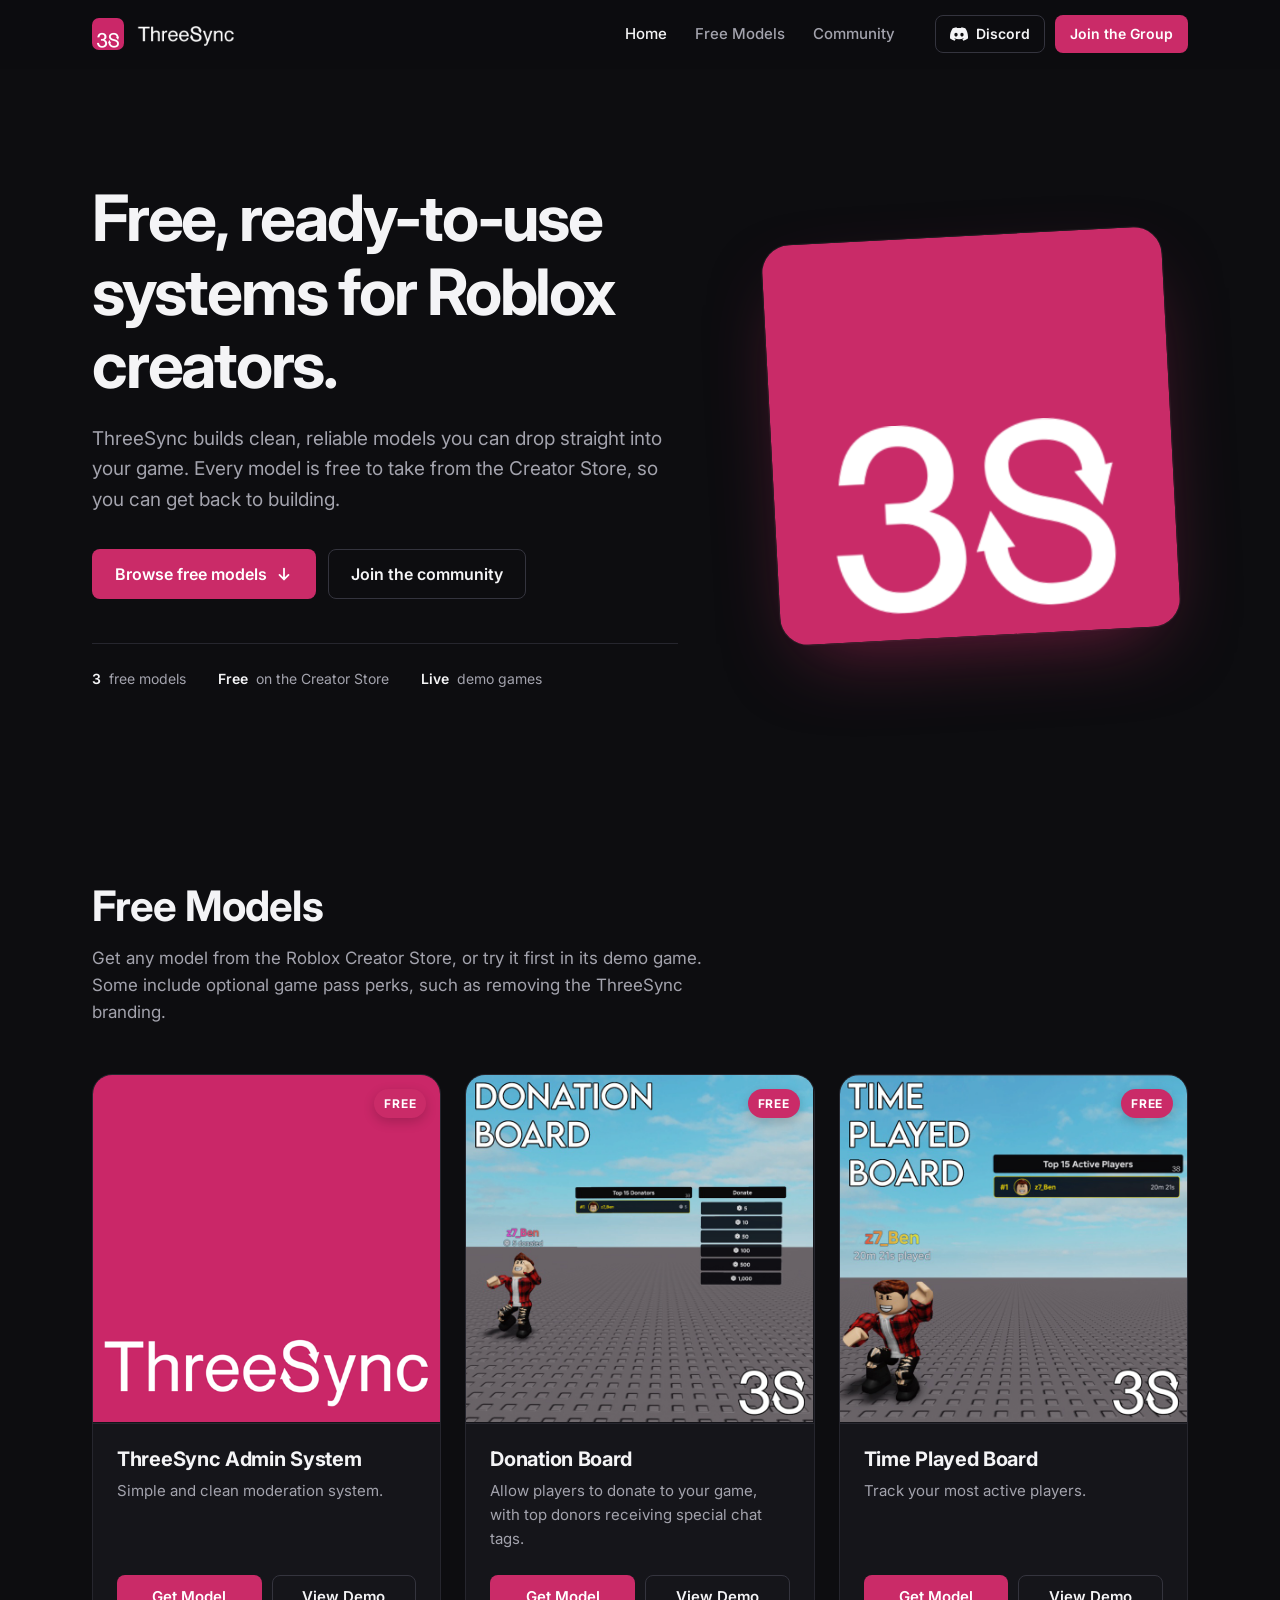
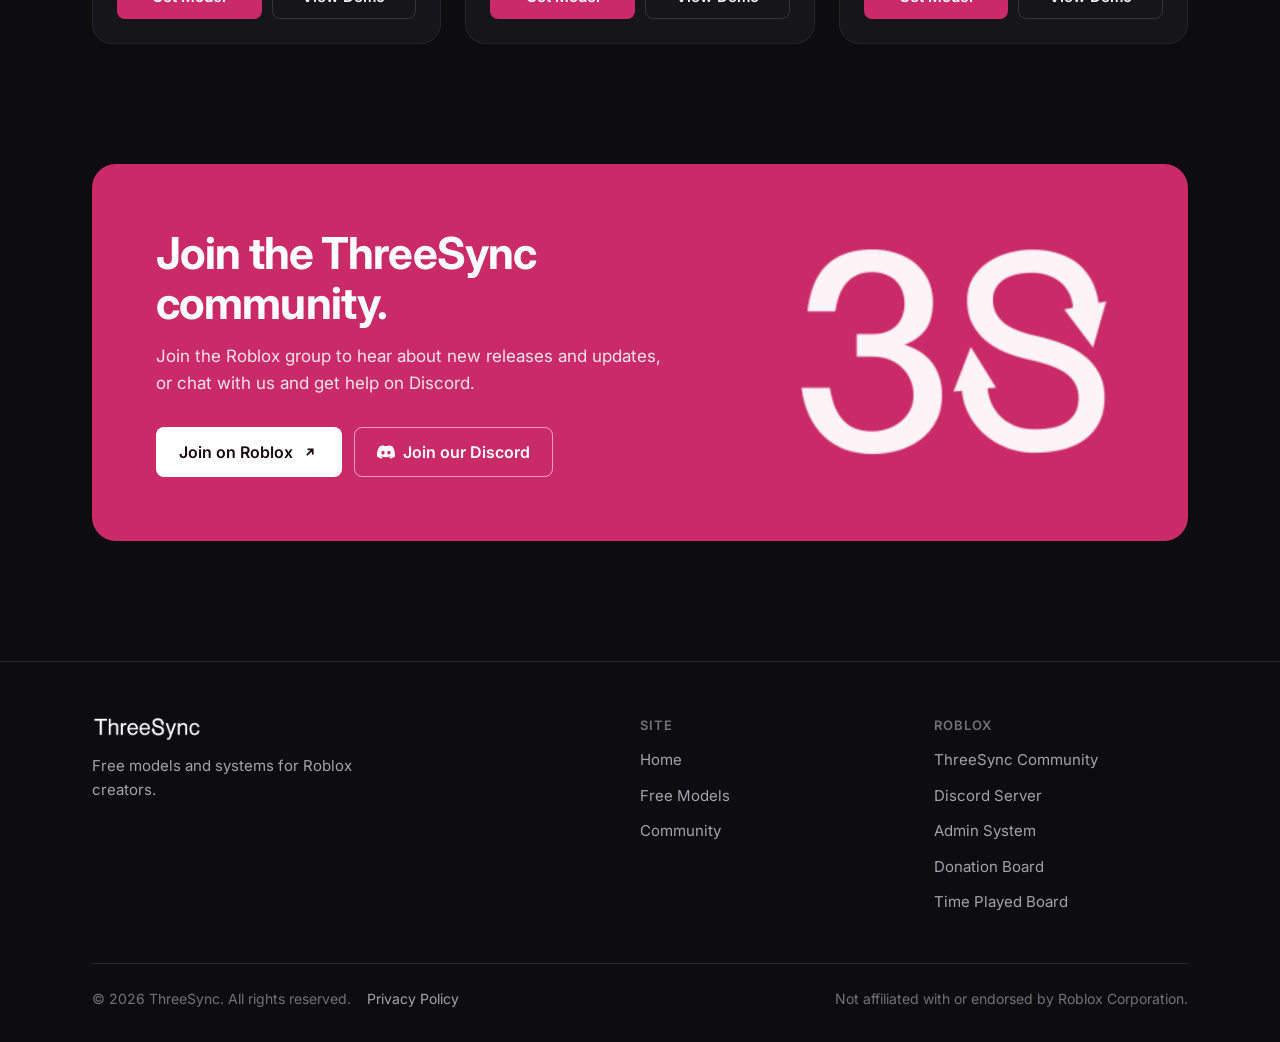
==== commit 7363f218: "fixes" ====
--- a/index.html
+++ b/index.html
@@ -22,7 +22,7 @@
   <link rel="preconnect" href="https://fonts.googleapis.com">
   <link rel="preconnect" href="https://fonts.gstatic.com" crossorigin>
   <link href="https://fonts.googleapis.com/css2?family=Inter:wght@400;500;600;700&display=swap" rel="stylesheet">
-  <link rel="stylesheet" href="style.css?v=4">
+  <link rel="stylesheet" href="style.css?v=5">
   <script>document.documentElement.classList.add("js");</script>
 </head>
 <body id="top">
@@ -214,6 +214,6 @@
     </div>
   </footer>
 
-  <script src="script.js?v=4" defer></script>
+  <script src="script.js?v=5" defer></script>
 </body>
 </html>
--- a/style.css
+++ b/style.css
@@ -311,13 +311,15 @@
 .product-media {
   position: relative;
   aspect-ratio: 1;
-  background: #fff;
+  background: var(--surface);
   overflow: hidden;
 }
 .product-media img {
   width: 100%; height: 100%;
   object-fit: cover;
   transition: transform 0.5s var(--ease);
+  /* Keep the image on its own layer so the zoom-out doesn't flash a seam at the edge. */
+  will-change: transform;
 }
 .product-card:hover .product-media > img { transform: scale(1.03); }
 
